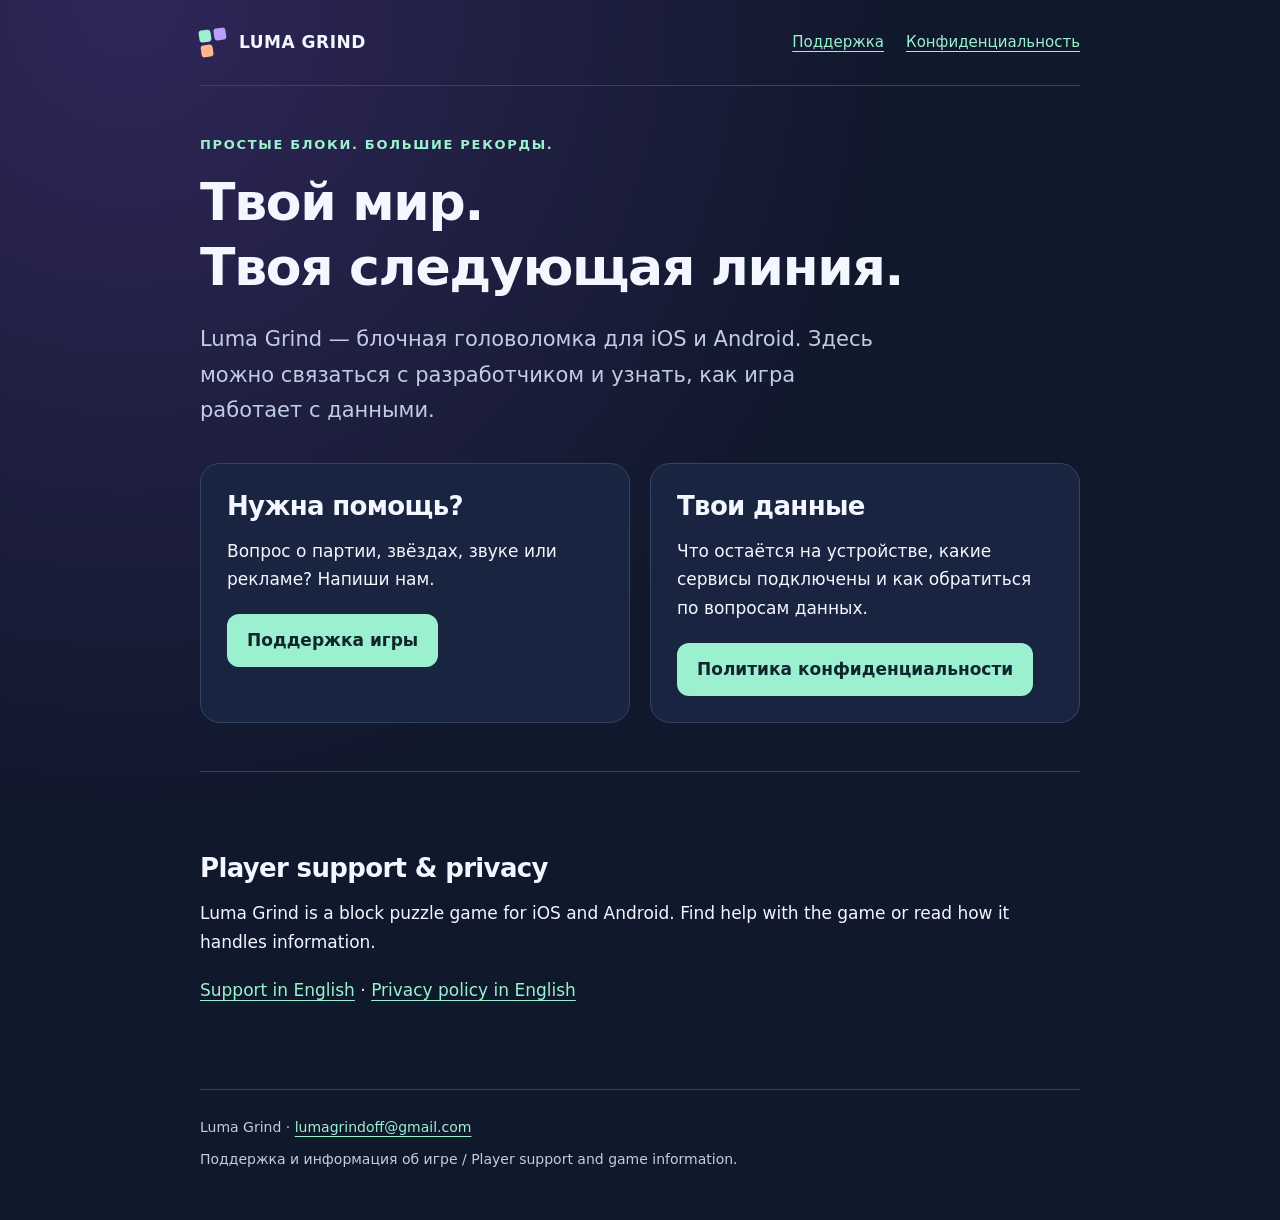
==== index.html @ 1a1e6957 "Publish Luma Grind support and privacy pages" ====
<!doctype html>
<html lang="ru">
<head>
  <meta charset="utf-8">
  <meta name="viewport" content="width=device-width, initial-scale=1">
  <meta name="referrer" content="no-referrer">
  <meta name="description" content="Luma Grind: поддержка игроков и политика конфиденциальности блочной головоломки для iOS и Android.">
  <title>Luma Grind — поддержка и конфиденциальность</title>
  <link rel="stylesheet" href="style.css">
</head>
<body>
  <a class="skip" href="#main">К содержимому</a>
  <div class="shell">
    <header>
      <a class="brand" href="./"><span class="mark" aria-hidden="true"><i></i><i></i><i></i></span>LUMA GRIND</a>
      <nav aria-label="Навигация"><a href="support.html">Поддержка</a><a href="privacy.html">Конфиденциальность</a></nav>
    </header>
    <main id="main">
      <div class="eyebrow">Простые блоки. Большие рекорды.</div>
      <h1>Твой мир.<br>Твоя следующая линия.</h1>
      <p class="lead">Luma Grind — блочная головоломка для iOS и Android. Здесь можно связаться с разработчиком и узнать, как игра работает с данными.</p>
      <div class="cards">
        <section class="card"><h2>Нужна помощь?</h2><p>Вопрос о партии, звёздах, звуке или рекламе? Напиши нам.</p><a class="button" href="support.html">Поддержка игры</a></section>
        <section class="card"><h2>Твои данные</h2><p>Что остаётся на устройстве, какие сервисы подключены и как обратиться по вопросам данных.</p><a class="button" href="privacy.html">Политика конфиденциальности</a></section>
      </div>
      <section class="translation" lang="en">
        <h2>Player support &amp; privacy</h2>
        <p>Luma Grind is a block puzzle game for iOS and Android. Find help with the game or read how it handles information.</p>
        <p><a href="support.html#en">Support in English</a> · <a href="privacy.html#en">Privacy policy in English</a></p>
      </section>
    </main>
    <footer><p>Luma Grind · <a href="mailto:lumagrindoff@gmail.com">lumagrindoff@gmail.com</a></p><p>Поддержка и информация об игре / Player support and game information.</p></footer>
  </div>
</body>
</html>
---- style.css ----
:root{color-scheme:dark;--bg:#10182b;--card:#192540;--text:#f4f7ff;--muted:#c1cde3;--mint:#9bf1cf;--line:#344564}
*{box-sizing:border-box}
html{scroll-padding-top:24px}
body{margin:0;background:radial-gradient(ellipse at 10% 0,#302659 0,transparent 48%),var(--bg);color:var(--text);font:17px/1.7 system-ui,-apple-system,BlinkMacSystemFont,"Segoe UI",sans-serif}
a{color:var(--mint);text-underline-offset:4px;overflow-wrap:anywhere}
a:hover{color:#fff}
a:focus-visible,summary:focus-visible{outline:3px solid #ffdc59;outline-offset:5px;border-radius:3px}
.skip{position:absolute;left:20px;top:-100px;background:var(--bg);padding:12px;z-index:5}
.skip:focus{top:12px}
.shell{width:min(100% - 40px,880px);margin:auto}
header{display:flex;align-items:center;justify-content:space-between;gap:20px;padding:28px 0;border-bottom:1px solid var(--line)}
.brand{display:flex;align-items:center;gap:12px;color:var(--text);font-weight:800;text-decoration:none;letter-spacing:.03em;white-space:nowrap}
.mark{display:grid;grid-template-columns:repeat(2,12px);gap:3px;transform:rotate(-8deg)}
.mark i{width:12px;height:12px;border-radius:3px;background:var(--mint)}
.mark i:nth-child(2){background:#b7a1ff}.mark i:nth-child(3){background:#ffb68c}
nav{display:flex;flex-wrap:wrap;gap:8px 22px;font-size:15px}
main{padding:48px 0 64px}
.eyebrow{color:var(--mint);font-size:13px;font-weight:800;letter-spacing:.13em;text-transform:uppercase}
h1,h2,h3{line-height:1.25;letter-spacing:-.025em;overflow-wrap:break-word}
h1{font-size:clamp(32px,6vw,52px);margin:14px 0 22px}
h2{font-size:26px;margin:40px 0 14px}
h3{font-size:20px;margin:26px 0 10px}
p,ul,ol{margin:0 0 20px}
li{margin-bottom:8px}
ul,ol{padding-left:24px}
.lead{font-size:21px;color:var(--muted);max-width:680px}
.meta,.muted{color:var(--muted)}
.meta{font-size:15px}
.cards{display:grid;grid-template-columns:1fr 1fr;gap:20px;margin-top:34px}
.card,.notice{background:var(--card);border:1px solid var(--line);border-radius:20px;padding:26px}
.card h2{margin-top:0}.card p:last-child,.notice p:last-child{margin-bottom:0}
.notice{border-left:4px solid var(--mint);margin:26px 0}
.button{display:inline-block;padding:12px 20px;border-radius:12px;background:var(--mint);color:#112531;font-weight:750;text-decoration:none}
.button:hover{background:#c6ffe9;color:#112531}
.contact{font-size:clamp(18px,4.2vw,24px);font-weight:700}
.language{display:flex;gap:18px;margin-bottom:30px}
.translation{border-top:1px solid var(--line);padding-top:40px;margin-top:48px}
.contents{background:var(--card);padding:20px 26px;border-radius:16px}
.contents ul{margin-bottom:0}
details{border-bottom:1px solid var(--line);padding:20px 0}
summary{cursor:pointer;font-weight:700;font-size:19px}
details p{margin:14px 0 0}
footer{padding:26px 0 40px;border-top:1px solid var(--line);color:var(--muted);font-size:14px}
footer p{margin-bottom:8px}
@media(max-width:600px){.shell{width:calc(100% - 32px)}header{align-items:flex-start;flex-direction:column;padding:22px 0;gap:16px}main{padding-top:32px}.cards{grid-template-columns:1fr}.card,.notice{padding:22px}body{font-size:16px}.lead{font-size:19px}h2{font-size:24px}}
@media print{:root{color-scheme:light}body{background:#fff;color:#111}a{color:#134c80}.shell{width:100%}header,footer,.language,.skip{display:none}.card,.notice,.contents{background:#fff;border-color:#999}.muted,.meta,.lead{color:#333}}
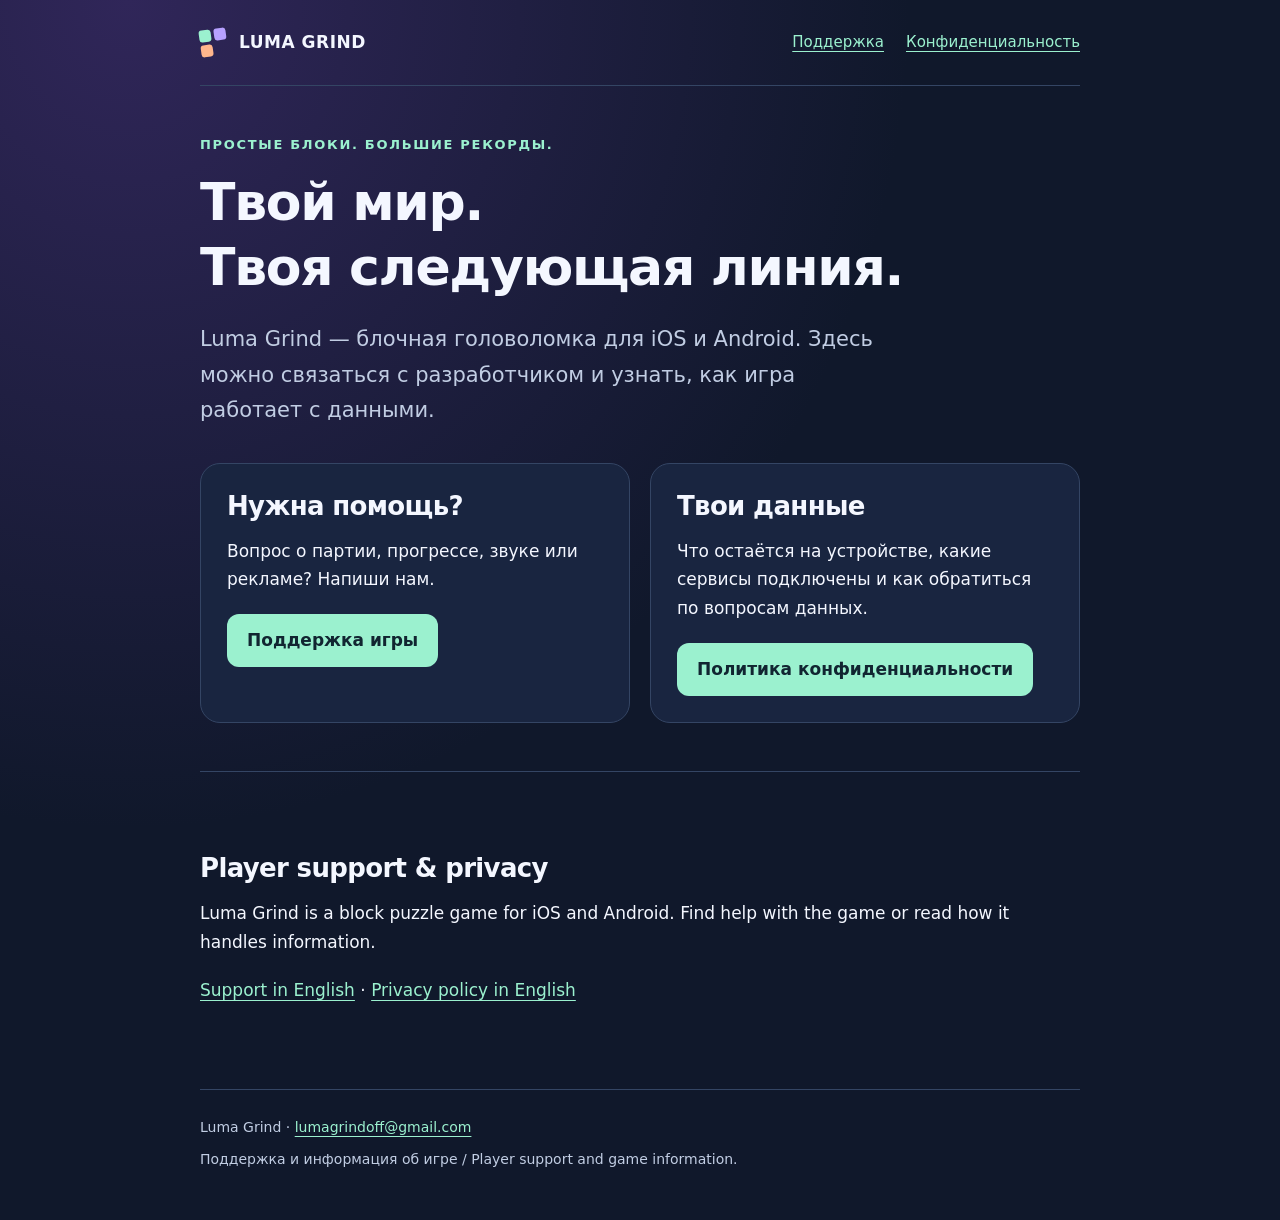
==== commit d2cb615f: "LG-314: Update privacy policy and publish app-ads.txt" ====
--- a/index.html
+++ b/index.html
@@ -20,7 +20,7 @@
       <h1>Твой мир.<br>Твоя следующая линия.</h1>
       <p class="lead">Luma Grind — блочная головоломка для iOS и Android. Здесь можно связаться с разработчиком и узнать, как игра работает с данными.</p>
       <div class="cards">
-        <section class="card"><h2>Нужна помощь?</h2><p>Вопрос о партии, звёздах, звуке или рекламе? Напиши нам.</p><a class="button" href="support.html">Поддержка игры</a></section>
+        <section class="card"><h2>Нужна помощь?</h2><p>Вопрос о партии, прогрессе, звуке или рекламе? Напиши нам.</p><a class="button" href="support.html">Поддержка игры</a></section>
         <section class="card"><h2>Твои данные</h2><p>Что остаётся на устройстве, какие сервисы подключены и как обратиться по вопросам данных.</p><a class="button" href="privacy.html">Политика конфиденциальности</a></section>
       </div>
       <section class="translation" lang="en">
